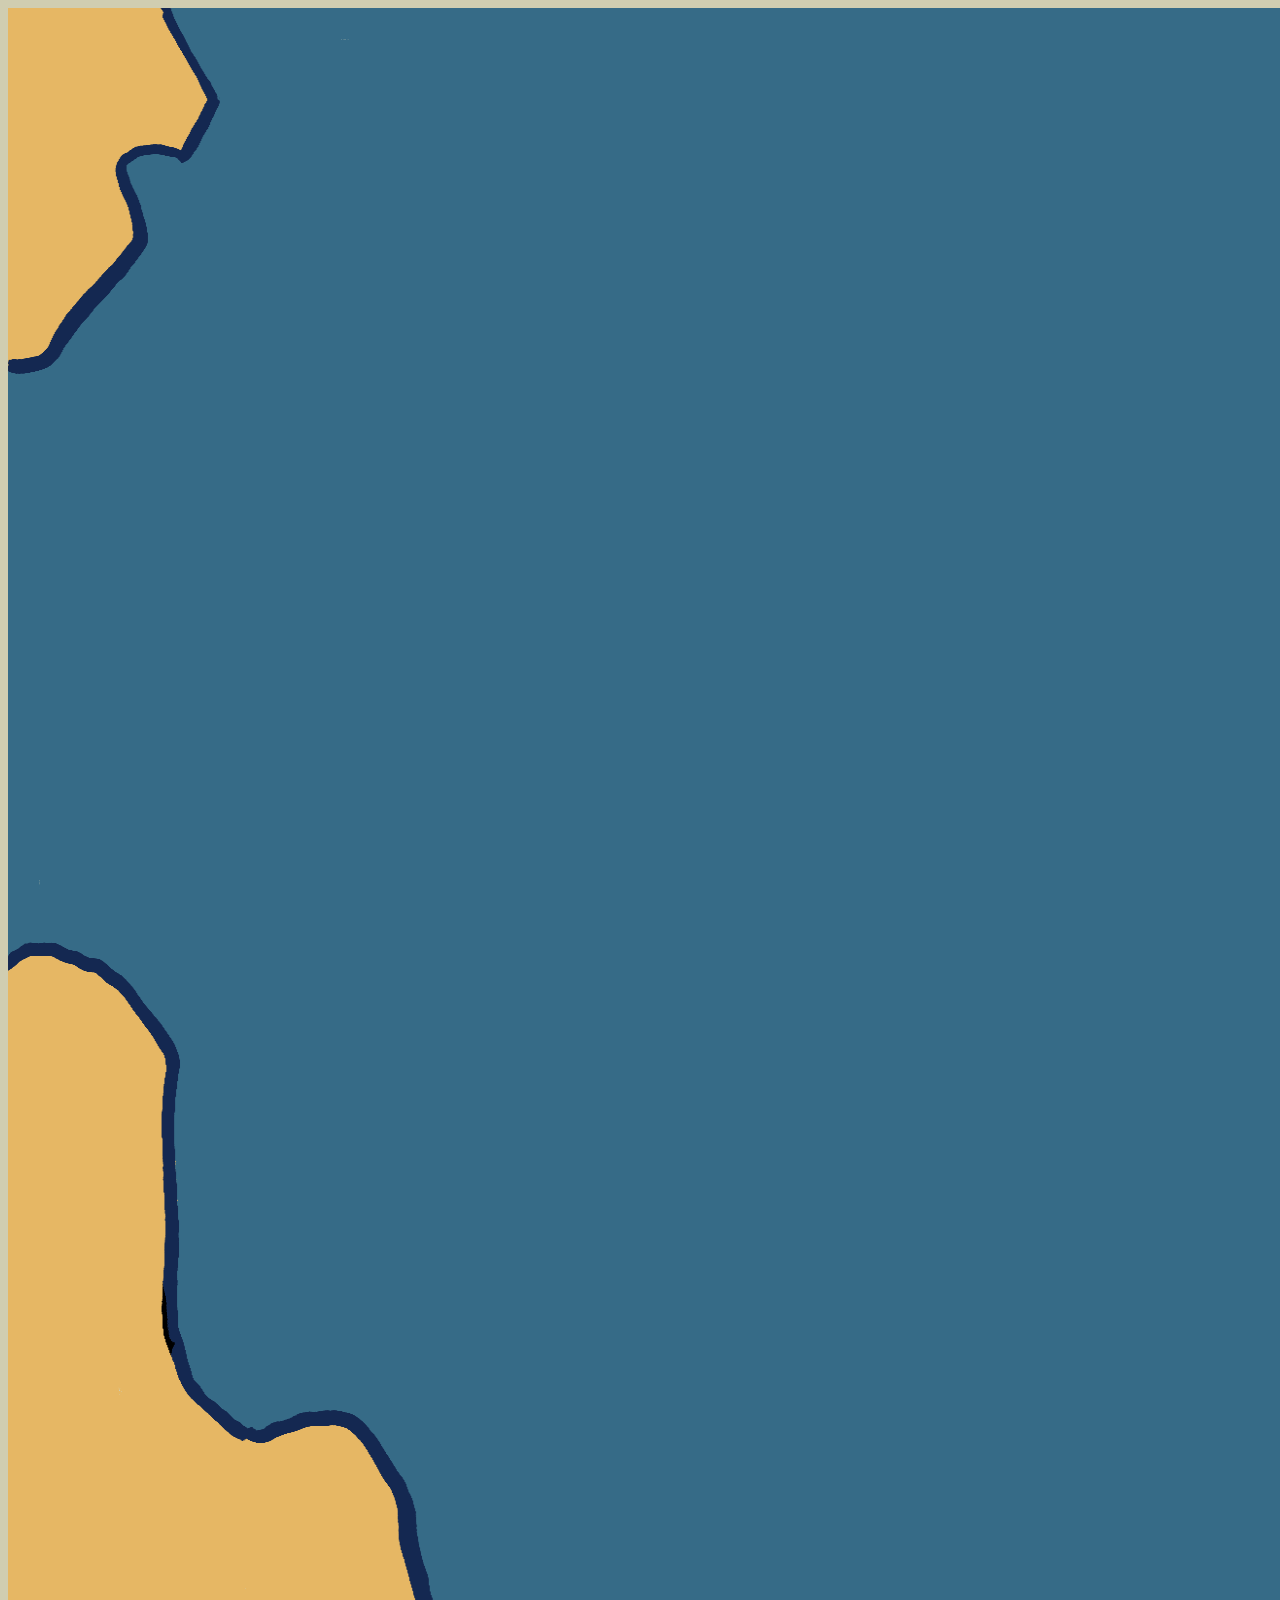
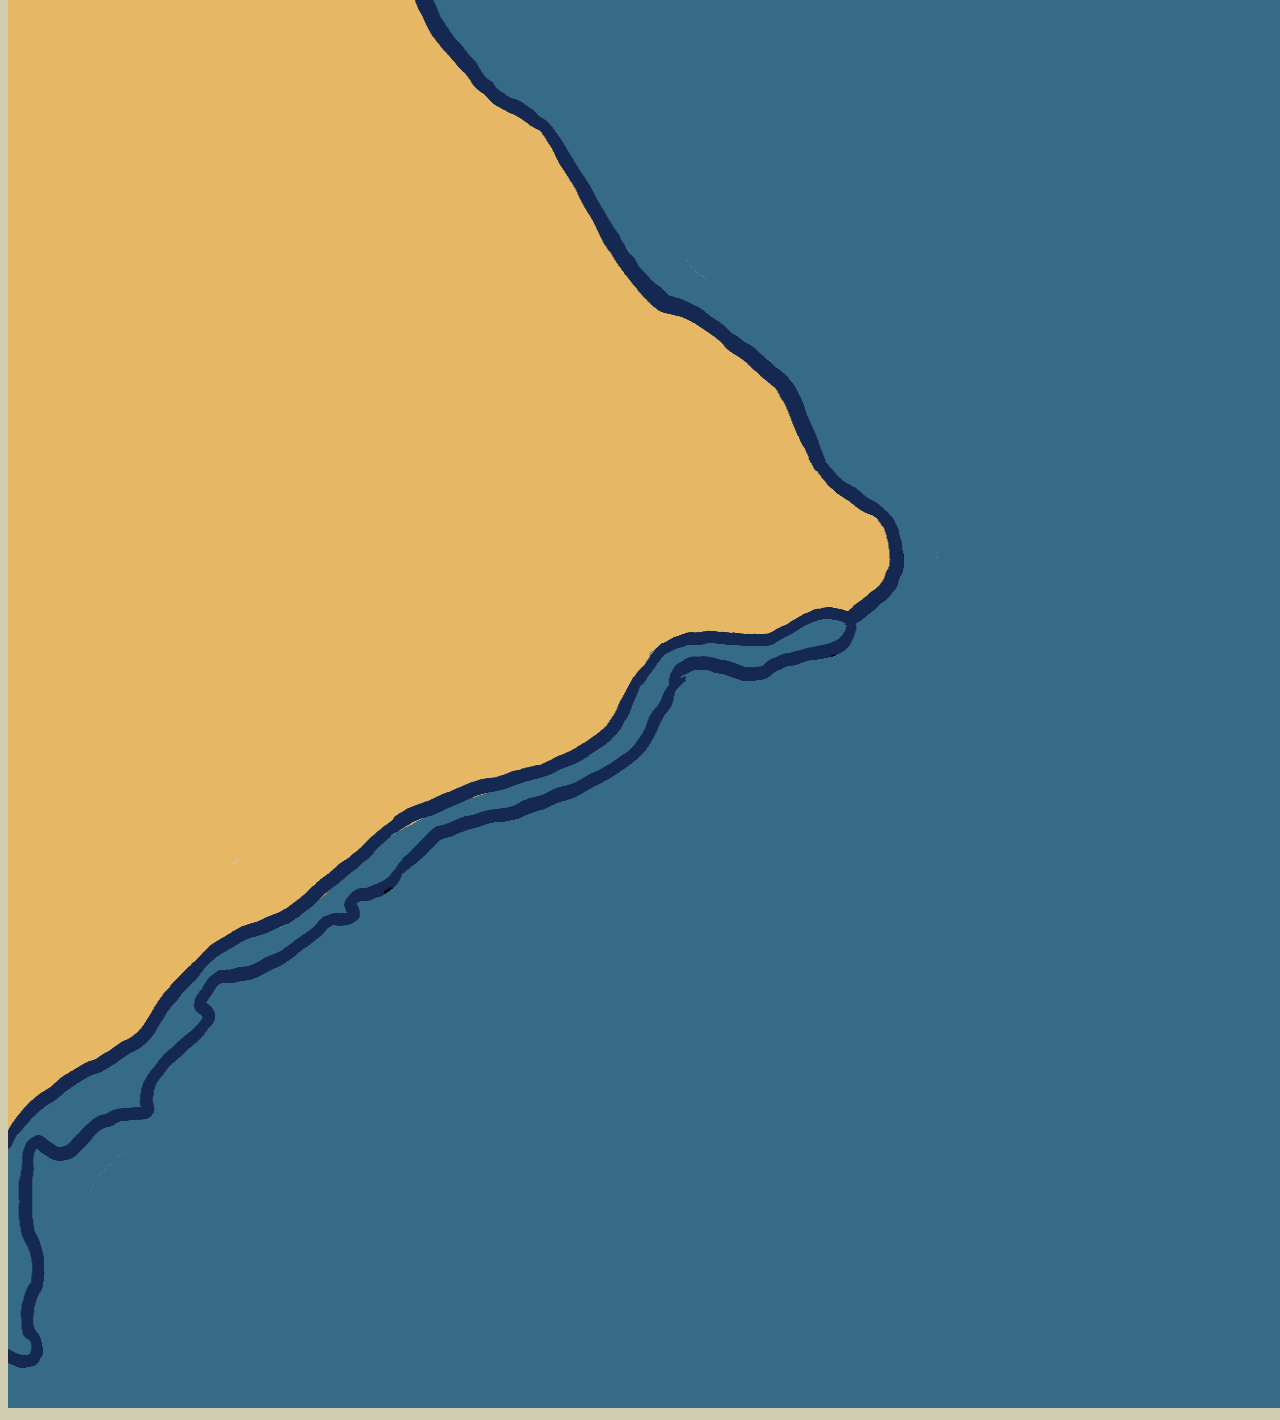
==== index.html @ bbf261bb "yoooo start" ====
<!DOCTYPE html>
<html lang="en">
  <head>
    <meta charset="utf-8" />
    <meta name="viewport" content="width=device-width, initial-scale=1" />
   
    <title>era era</title>

    <link rel="stylesheet" href="mystyle.css" type="text/css"/>
  </head>
  <body>
   
    <div class="backgroundimage"><img src="Untitled (115) 2.png"></div>

  </body>
</html>
---- mystyle.css ----
body {
    background-color: #D0CDB1;
  }
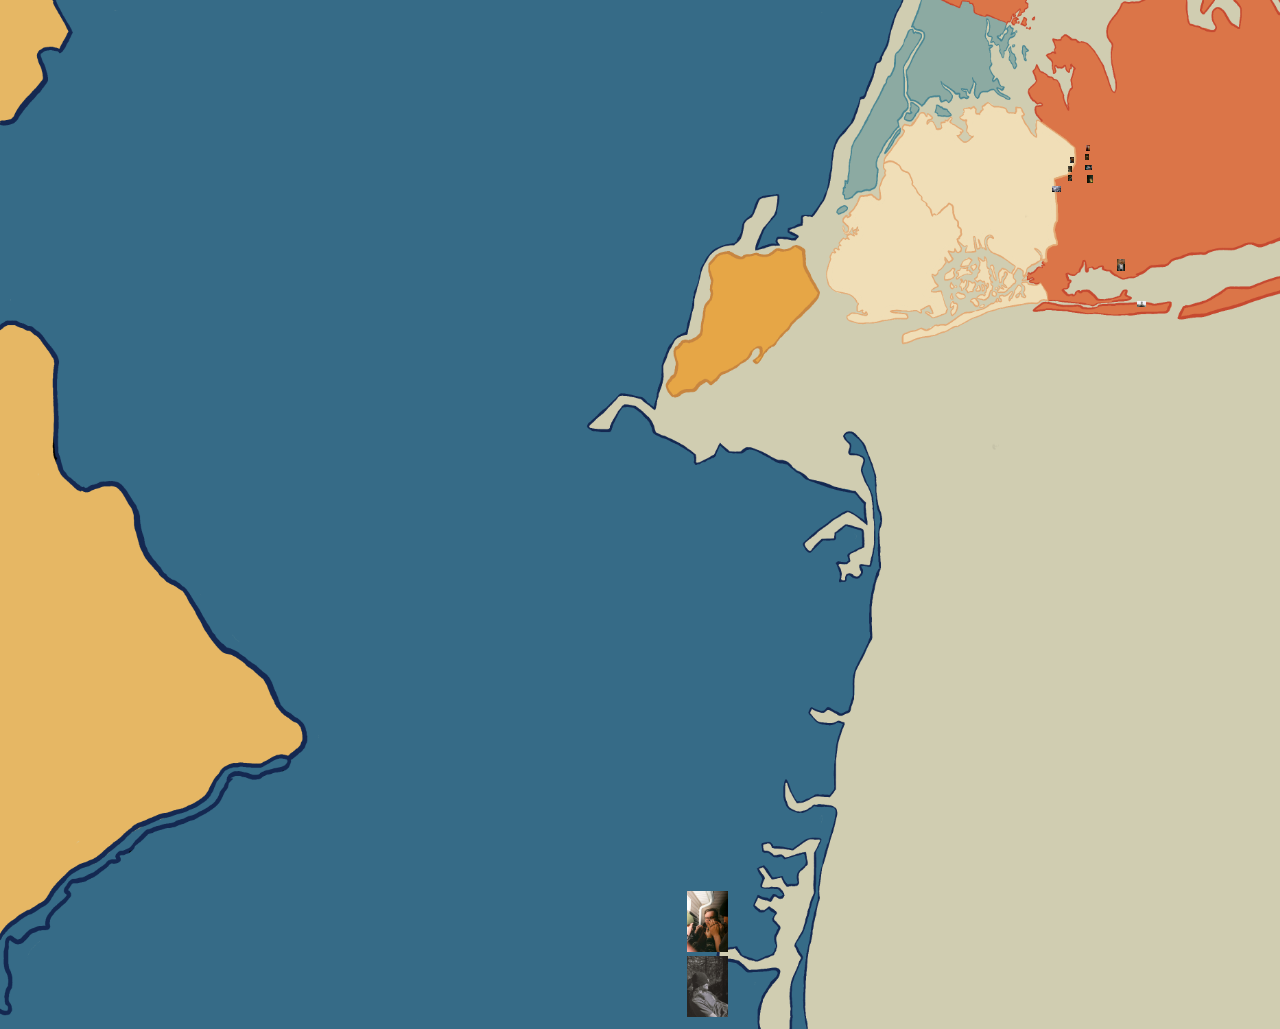
==== commit 04e5a0fc: "all i think" ====
--- a/index.html
+++ b/index.html
@@ -9,8 +9,57 @@
     <link rel="stylesheet" href="mystyle.css" type="text/css"/>
   </head>
   <body>
-   
-    <div class="backgroundimage"><img src="Untitled (115) 2.png"></div>
 
+    <div class="div-img1">
+      <a href="photo 5 index.html"><img class=smallimages src="seshwalk7.jpg" width="2%" height="2%"></a>
+      <div>
+      
+        <div class="div-img2">
+          <a href="photo 4 index.html"><img class=smallimages src='seshwalk1.jpg'width="2%" height="2%"></a>
+          <div>
+
+            <div class="div-img3">
+              <a href="photo 8 index.html"><img class=smallimages src='lypse 46.png'width="2%" height="2%"></a>
+              <div>
+
+                <div class="div-img4">
+                  <a href="photo 9 index.html"><img class=smallimages src='lypse 3.png'width="2%" height="2%"></a>
+                  <div>
+
+                    <div class="div-img5">
+                      <a href="photo 10 index.html"><img class=smallimages src='lypse 49.png'width="2%" height="2%"></a>
+                      <div>
+
+                        <div class="div-img6">
+                          <a href="photo 1 index.html"><img class=smallimages src='quotes 5.png'width="4%" height="4%"></a>
+                          <div>
+
+                            <div class="div-img7">
+                              <a href="photo 3 index.html"><img class=smallimages src='cvs and wine 7.png'width="4%" height="4%"></a>
+                              <div>
+
+                                    <div class="div-img8">
+                                      <a href="photo 6 index.html"><img class=smallimages src='halloween 9.png'width="3%" height="3%"></a>
+                                      <div>
+
+                                        <div class="div-img9">
+                                          <a href="photo 7 index.html"><img class=smallimages src='halloween 42.png'width="5%" height="5%"></a>
+                                          <div>
+
+                                            <div class="div-img10">
+                                              <a href="photo 2 index.html"><img class=smallimages src='beach 6.png'width="7%" height="7%"></a>
+                                              <div>
+
+                                                <div class="div-img11">
+                                                  <a href="photo 11 index.html"><img class=smallimages src='superbowl5.jpg'width="7%" height="7%"></a>
+                                                  <div>
+                                                    
+                                                    <div class="div-img12">
+                                                      <a href="photo 12 index.html"><img class=smallimages src='woods11.jpg'width="7%" height="7%"></a>
+                                                      <div>
+                                                      </div>
+                                                
+
+    
   </body>
 </html>--- a/mystyle.css
+++ b/mystyle.css
@@ -1,3 +1,74 @@
   body {
     background-color: #D0CDB1;
-  }+    background-image: url("background.png");
+    background-size: cover;
+    background-repeat: no-repeat;
+    margin-left: 0px;
+    margin-top: 0px;
+  }
+
+
+  .div-img{
+    justify-content: center;
+    align-items: center;
+    display:flex;
+    padding-top:20%;
+    
+}
+
+
+img{
+    transition: transform .2s;
+
+}
+img:hover{
+    transform:scale(20.5);
+}
+
+.div-img1 {
+    margin-left: 1070px;
+    margin-top: 149px;
+}
+
+.div-img2 {
+    margin-left:16px;
+    margin-top: -30px;
+
+}
+.div-img3 {
+    margin-left: -18px;
+    margin-top: 3px;
+}
+.div-img4 {
+    margin-left:17px;
+    margin-top: -30px;
+}
+.div-img5 {
+    margin-left:-17px;
+    margin-top: 3px;
+}
+.div-img6 {
+    margin-left:17px;
+    margin-top: -29px;
+}
+.div-img7 {
+    margin-left:-33px;
+    margin-top: 4px;
+}
+.div-img8 {
+    margin-left:35px;
+    margin-top: -27px;
+}
+.div-img9 {
+    margin-left:30px;
+    margin-top: 70px;
+}
+.div-img10 {
+    margin-left:20px;
+    margin-top: 18px;
+}
+.div-img11 {
+    margin-left:-450px;
+    margin-top: 580px;
+}
+
